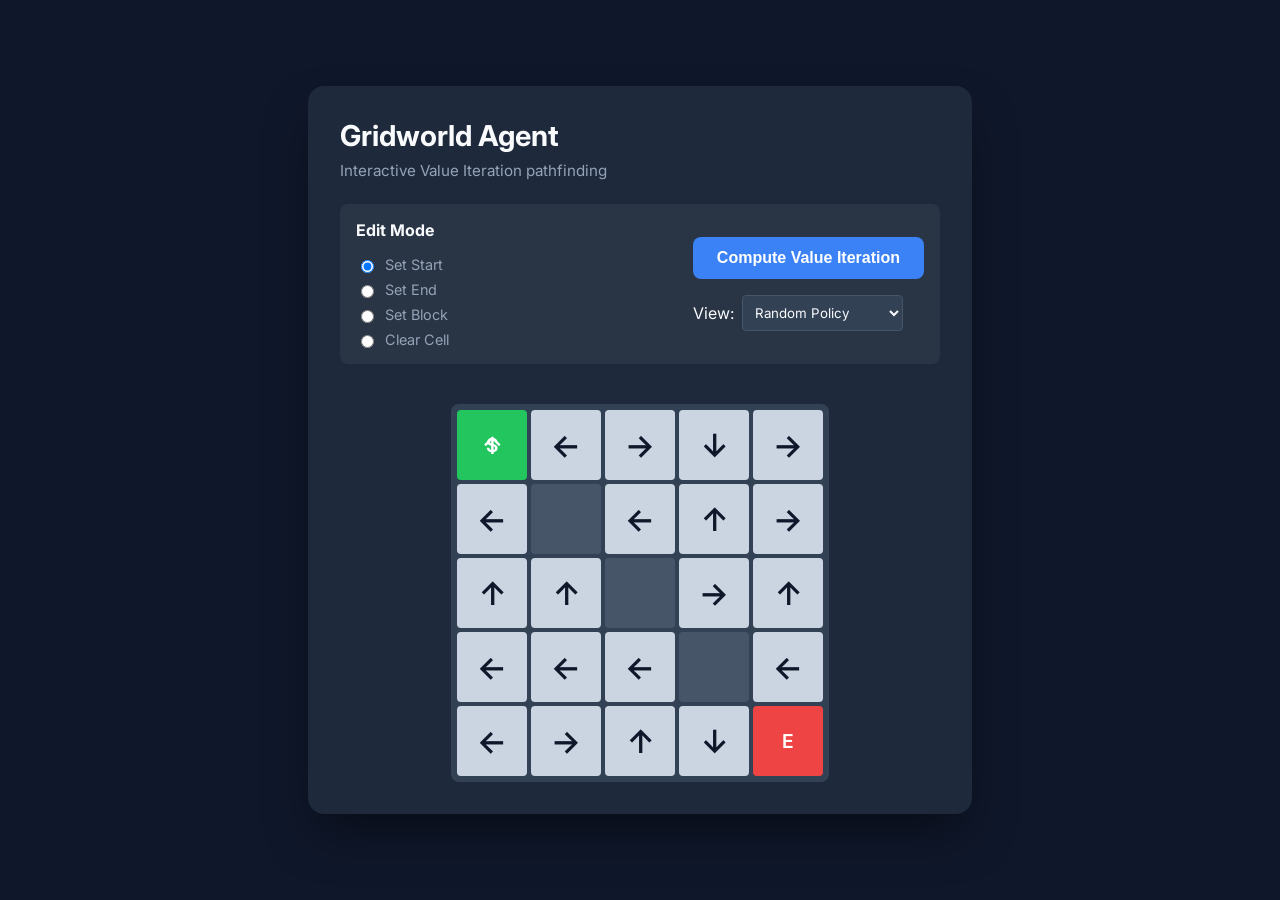
==== index.html @ dfa1f3fb "Convert into static site for GitHub pages" ====
<!DOCTYPE html>
<html lang="en">
<head>
    <meta charset="UTF-8">
    <meta name="viewport" content="width=device-width, initial-scale=1.0">
    <title>5x5 Gridworld - Value Iteration</title>
    <link rel="stylesheet" href="./style.css">
    <!-- Google Fonts for modern aesthetics -->
    <link href="https://fonts.googleapis.com/css2?family=Inter:wght@400;600&display=swap" rel="stylesheet">
</head>
<body>
    <div class="app-container">
        <header>
            <h1>Gridworld Agent</h1>
            <p>Interactive Value Iteration pathfinding</p>
        </header>
        
        <div class="controls-panel">
            <div class="mode-selector">
                <h3>Edit Mode</h3>
                <label><input type="radio" name="mode" value="start" checked> Set Start</label>
                <label><input type="radio" name="mode" value="end"> Set End</label>
                <label><input type="radio" name="mode" value="block"> Set Block</label>
                <label><input type="radio" name="mode" value="clear"> Clear Cell</label>
            </div>
            
            <div class="action-buttons">
                <button id="run-btn" class="primary-btn">Compute Value Iteration</button>
                <div class="view-selector">
                    <label for="view-mode">View:</label>
                    <select id="view-mode">
                        <option value="random">Random Policy</option>
                        <option value="values">Value Function V(s)</option>
                        <option value="optimal">Optimal Policy &pi;(s)</option>
                    </select>
                </div>
            </div>
        </div>

        <div class="grid-container">
            <div id="grid" class="grid-5x5">
                <!-- Grid cells generated by JS -->
            </div>
        </div>
    </div>
    
    <script src="./script.js"></script>
</body>
</html>
---- style.css ----
:root {
    --bg-color: #0f172a;
    --panel-bg: #1e293b;
    --text-color: #f8fafc;
    --text-muted: #94a3b8;
    --grid-bg: #334155;
    --cell-bg: #cbd5e1;
    --cell-border: #94a3b8;
    --start-bg: #22c55e;
    --end-bg: #ef4444;
    --block-bg: #475569;
    --hover-bg: #e2e8f0;
    --accent: #3b82f6;
    --accent-hover: #2563eb;
}

body {
    margin: 0;
    font-family: 'Inter', sans-serif;
    background-color: var(--bg-color);
    color: var(--text-color);
    display: flex;
    justify-content: center;
    align-items: center;
    min-height: 100vh;
}

.app-container {
    background-color: var(--panel-bg);
    padding: 2rem;
    border-radius: 1rem;
    box-shadow: 0 25px 50px -12px rgba(0, 0, 0, 0.5);
    display: flex;
    flex-direction: column;
    gap: 1.5rem;
    max-width: 600px;
    width: 100%;
}

header h1 {
    margin: 0 0 0.5rem 0;
    font-size: 1.8rem;
    color: var(--text-color);
}

header p {
    margin: 0;
    color: var(--text-muted);
    font-size: 0.95rem;
}

.controls-panel {
    display: flex;
    justify-content: space-between;
    align-items: stretch;
    background: rgba(255, 255, 255, 0.05);
    padding: 1rem;
    border-radius: 0.5rem;
    gap: 1rem;
    flex-wrap: wrap;
}

.mode-selector {
    display: flex;
    flex-direction: column;
    gap: 0.5rem;
}

.mode-selector h3 {
    margin: 0 0 0.5rem 0;
    font-size: 1rem;
    color: var(--text-color);
}

.mode-selector label {
    display: flex;
    align-items: center;
    gap: 0.5rem;
    cursor: pointer;
    font-size: 0.9rem;
    color: var(--text-muted);
    transition: color 0.2s;
}

.mode-selector label:hover {
    color: var(--text-color);
}

.action-buttons {
    display: flex;
    flex-direction: column;
    gap: 1rem;
    justify-content: center;
}

.primary-btn {
    background-color: var(--accent);
    color: white;
    border: none;
    padding: 0.75rem 1.5rem;
    border-radius: 0.5rem;
    font-weight: 600;
    cursor: pointer;
    transition: background-color 0.2s, transform 0.1s;
    font-size: 1rem;
}

.primary-btn:hover {
    background-color: var(--accent-hover);
}

.primary-btn:active {
    transform: scale(0.98);
}

.view-selector {
    display: flex;
    align-items: center;
    gap: 0.5rem;
}

.view-selector select {
    background-color: var(--grid-bg);
    color: var(--text-color);
    border: 1px solid var(--block-bg);
    padding: 0.5rem;
    border-radius: 0.25rem;
    font-family: inherit;
}

.grid-container {
    display: flex;
    justify-content: center;
    margin-top: 1rem;
}

.grid-5x5 {
    display: grid;
    grid-template-columns: repeat(5, 70px);
    grid-template-rows: repeat(5, 70px);
    gap: 4px;
    background-color: var(--grid-bg);
    padding: 6px;
    border-radius: 0.5rem;
}

.cell {
    background-color: var(--cell-bg);
    border-radius: 0.25rem;
    cursor: pointer;
    display: flex;
    justify-content: center;
    align-items: center;
    font-weight: 600;
    color: #1e293b;
    font-size: 1.5rem;
    position: relative;
    transition: background-color 0.2s, transform 0.1s;
}

.cell:hover {
    filter: brightness(0.9);
}

.cell.start {
    background-color: var(--start-bg);
    color: white;
}

.cell.end {
    background-color: var(--end-bg);
    color: white;
}

.cell.block {
    background-color: var(--block-bg);
    cursor: not-allowed;
}

.cell .overlay {
    position: absolute;
    inset: 0;
    display: flex;
    justify-content: center;
    align-items: center;
    pointer-events: none;
    font-size: 2rem;
    color: #0f172a;
}

.cell.start .overlay, .cell.end .overlay {
    display: flex; /* Need to override if we want to show arrows on start but maybe we dont */
}

/* Allow values to be displayed safely */
.cell .overlay.value-mode {
    font-size: 1rem; /* Smaller font for numbers */
}

/* Start and goal text overlays */
.cell.start {
    color: white;
    font-size: 1.2rem;
}

.cell.end {
    color: white;
    font-size: 1.2rem;
}
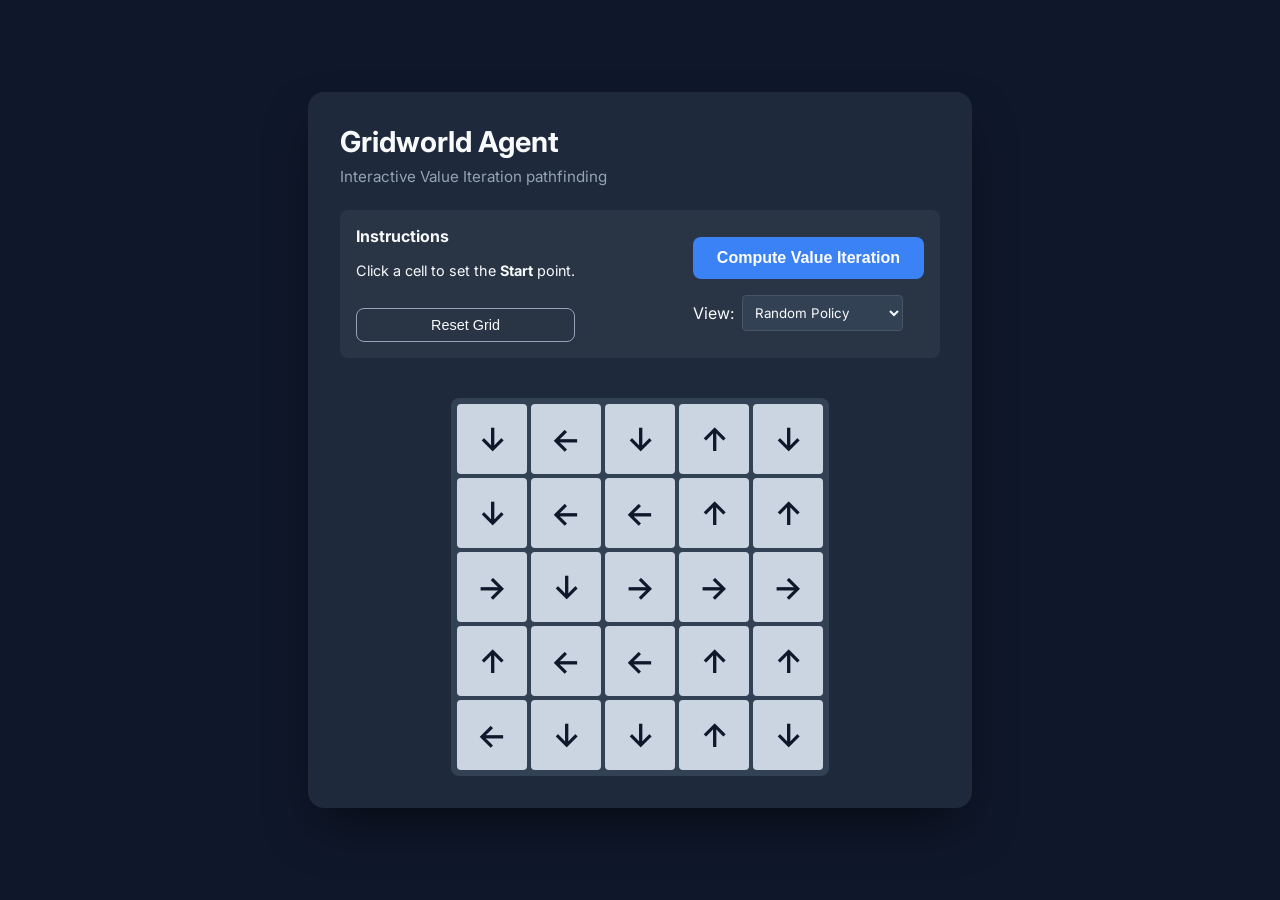
==== commit 76f7d664: "feat: sequential click UI and path highlighting" ====
--- a/index.html
+++ b/index.html
@@ -17,11 +17,11 @@
         
         <div class="controls-panel">
             <div class="mode-selector">
-                <h3>Edit Mode</h3>
-                <label><input type="radio" name="mode" value="start" checked> Set Start</label>
-                <label><input type="radio" name="mode" value="end"> Set End</label>
-                <label><input type="radio" name="mode" value="block"> Set Block</label>
-                <label><input type="radio" name="mode" value="clear"> Clear Cell</label>
+                <h3>Instructions</h3>
+                <p id="instruction-text" style="color: var(--text-color); font-size: 0.9rem; margin: 0; min-height: 2em;">
+                    Click a cell to set the <strong>Start</strong> point.
+                </p>
+                <button id="reset-btn" class="secondary-btn" style="margin-top: 10px;">Reset Grid</button>
             </div>
             
             <div class="action-buttons">
--- a/style.css
+++ b/style.css
@@ -12,6 +12,7 @@
     --hover-bg: #e2e8f0;
     --accent: #3b82f6;
     --accent-hover: #2563eb;
+    --path-bg: #4ade80; /* Lighter green for path */
 }
 
 body {
@@ -110,6 +111,25 @@
 }
 
 .primary-btn:active {
+    transform: scale(0.98);
+}
+
+.secondary-btn {
+    background-color: transparent;
+    color: var(--text-color);
+    border: 1px solid var(--cell-border);
+    padding: 0.5rem 1rem;
+    border-radius: 0.5rem;
+    cursor: pointer;
+    transition: all 0.2s;
+    font-size: 0.9rem;
+}
+
+.secondary-btn:hover {
+    background-color: rgba(255,255,255,0.1);
+}
+
+.secondary-btn:active {
     transform: scale(0.98);
 }
 
@@ -177,6 +197,10 @@
     cursor: not-allowed;
 }
 
+.cell.path {
+    background-color: var(--path-bg);
+}
+
 .cell .overlay {
     position: absolute;
     inset: 0;
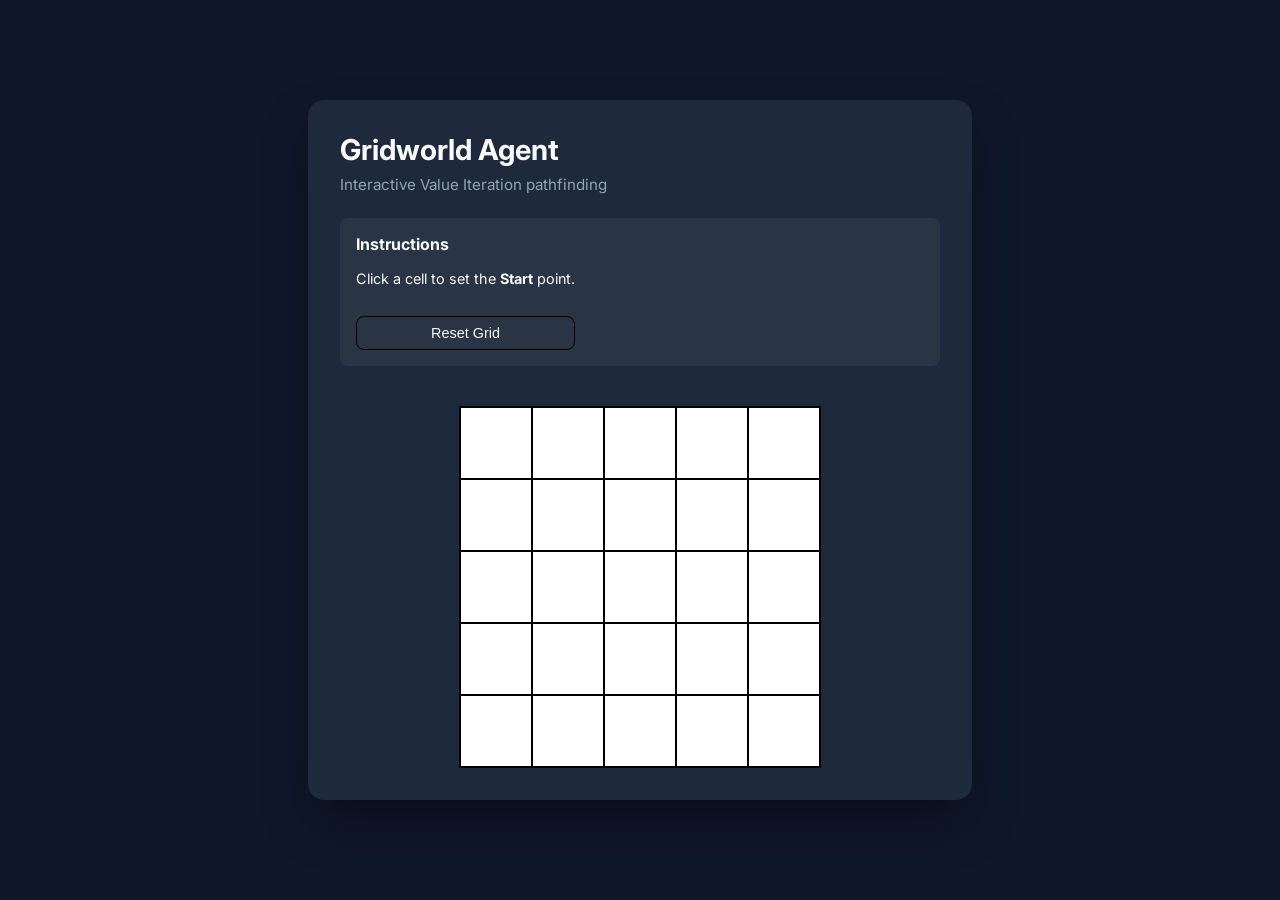
==== commit 72280918: "style: exactly match reference image UI and auto-compute" ====
--- a/index.html
+++ b/index.html
@@ -23,18 +23,6 @@
                 </p>
                 <button id="reset-btn" class="secondary-btn" style="margin-top: 10px;">Reset Grid</button>
             </div>
-            
-            <div class="action-buttons">
-                <button id="run-btn" class="primary-btn">Compute Value Iteration</button>
-                <div class="view-selector">
-                    <label for="view-mode">View:</label>
-                    <select id="view-mode">
-                        <option value="random">Random Policy</option>
-                        <option value="values">Value Function V(s)</option>
-                        <option value="optimal">Optimal Policy &pi;(s)</option>
-                    </select>
-                </div>
-            </div>
         </div>
 
         <div class="grid-container">
--- a/style.css
+++ b/style.css
@@ -3,16 +3,11 @@
     --panel-bg: #1e293b;
     --text-color: #f8fafc;
     --text-muted: #94a3b8;
-    --grid-bg: #334155;
-    --cell-bg: #cbd5e1;
-    --cell-border: #94a3b8;
-    --start-bg: #22c55e;
-    --end-bg: #ef4444;
-    --block-bg: #475569;
-    --hover-bg: #e2e8f0;
-    --accent: #3b82f6;
-    --accent-hover: #2563eb;
-    --path-bg: #4ade80; /* Lighter green for path */
+    --grid-bg: #000000;
+    --cell-bg: #ffffff;
+    --cell-border: #000000;
+    --path-bg: #81c784; /* Matching green */
+    --block-bg: #757575;
 }
 
 body {
@@ -87,32 +82,7 @@
     color: var(--text-color);
 }
 
-.action-buttons {
-    display: flex;
-    flex-direction: column;
-    gap: 1rem;
-    justify-content: center;
-}
 
-.primary-btn {
-    background-color: var(--accent);
-    color: white;
-    border: none;
-    padding: 0.75rem 1.5rem;
-    border-radius: 0.5rem;
-    font-weight: 600;
-    cursor: pointer;
-    transition: background-color 0.2s, transform 0.1s;
-    font-size: 1rem;
-}
-
-.primary-btn:hover {
-    background-color: var(--accent-hover);
-}
-
-.primary-btn:active {
-    transform: scale(0.98);
-}
 
 .secondary-btn {
     background-color: transparent;
@@ -158,38 +128,28 @@
     display: grid;
     grid-template-columns: repeat(5, 70px);
     grid-template-rows: repeat(5, 70px);
-    gap: 4px;
+    gap: 2px;
     background-color: var(--grid-bg);
-    padding: 6px;
-    border-radius: 0.5rem;
+    padding: 2px; /* Outer border */
 }
 
 .cell {
     background-color: var(--cell-bg);
-    border-radius: 0.25rem;
     cursor: pointer;
     display: flex;
     justify-content: center;
     align-items: center;
-    font-weight: 600;
-    color: #1e293b;
-    font-size: 1.5rem;
+    font-weight: bold;
+    color: #000000;
     position: relative;
-    transition: background-color 0.2s, transform 0.1s;
 }
 
 .cell:hover {
-    filter: brightness(0.9);
+    filter: brightness(0.95);
 }
 
-.cell.start {
-    background-color: var(--start-bg);
-    color: white;
-}
-
-.cell.end {
-    background-color: var(--end-bg);
-    color: white;
+.cell.path, .cell.start, .cell.end {
+    background-color: var(--path-bg);
 }
 
 .cell.block {
@@ -197,8 +157,13 @@
     cursor: not-allowed;
 }
 
-.cell.path {
-    background-color: var(--path-bg);
+.cell .cell-text {
+    position: absolute;
+    top: 4px;
+    left: 4px;
+    font-size: 0.65rem;
+    color: black;
+    font-weight: bold;
 }
 
 .cell .overlay {
@@ -208,26 +173,14 @@
     justify-content: center;
     align-items: center;
     pointer-events: none;
-    font-size: 2rem;
-    color: #0f172a;
+    font-size: 3rem; /* Giant arrows */
 }
 
-.cell.start .overlay, .cell.end .overlay {
-    display: flex; /* Need to override if we want to show arrows on start but maybe we dont */
+.overlay.path-arrow {
+    color: black;
+    font-weight: 900;
 }
 
-/* Allow values to be displayed safely */
-.cell .overlay.value-mode {
-    font-size: 1rem; /* Smaller font for numbers */
+.overlay.non-path-arrow {
+    color: #888888;
 }
-
-/* Start and goal text overlays */
-.cell.start {
-    color: white;
-    font-size: 1.2rem;
-}
-
-.cell.end {
-    color: white;
-    font-size: 1.2rem;
-}
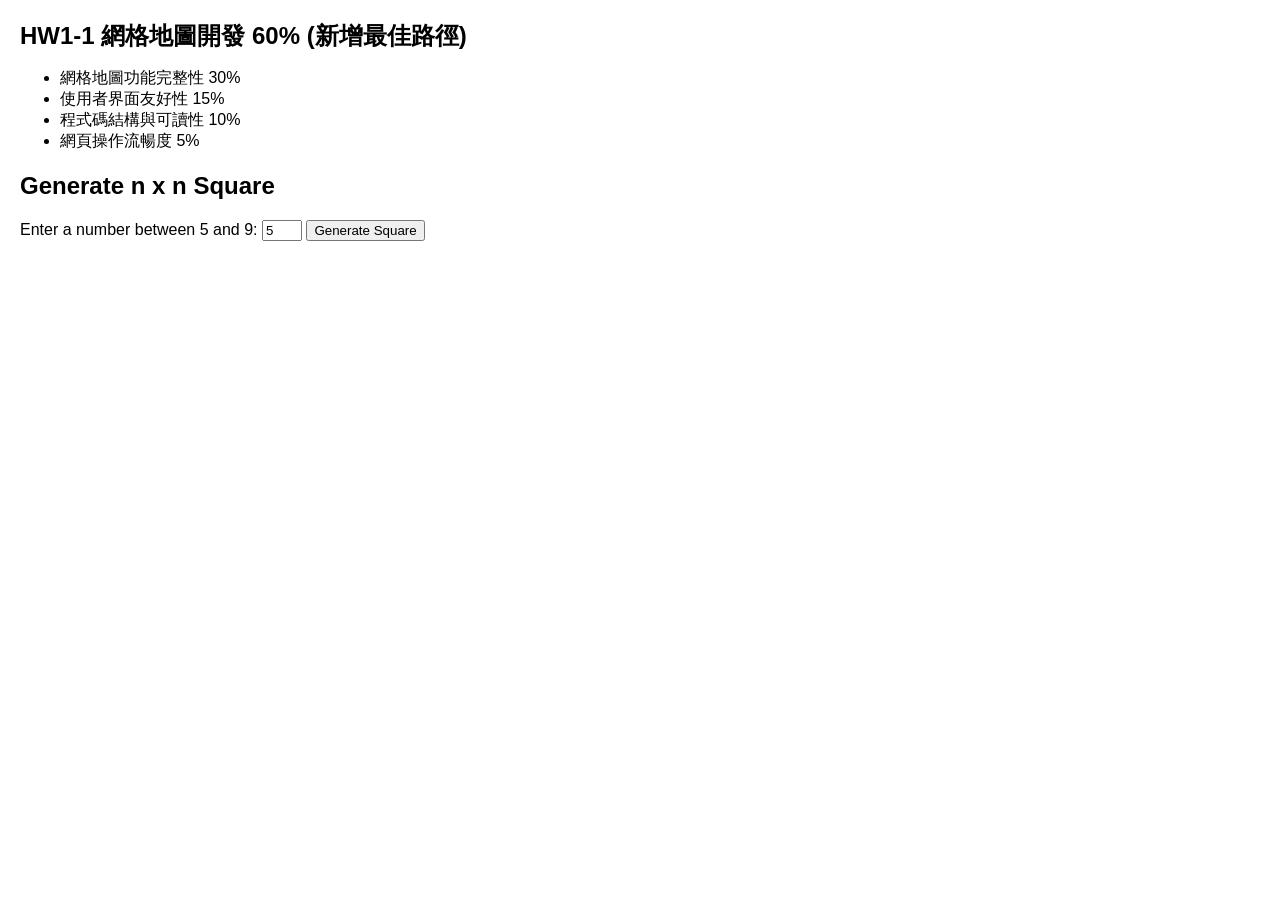
==== commit fe733323: "Add path visualization feature" ====
--- a/index.html
+++ b/index.html
@@ -1,37 +1,387 @@
 <!DOCTYPE html>
 <html lang="en">
+
 <head>
     <meta charset="UTF-8">
     <meta name="viewport" content="width=device-width, initial-scale=1.0">
-    <title>5x5 Gridworld - Value Iteration</title>
-    <link rel="stylesheet" href="./style.css">
-    <!-- Google Fonts for modern aesthetics -->
-    <link href="https://fonts.googleapis.com/css2?family=Inter:wght@400;600&display=swap" rel="stylesheet">
+    <title>HW1-1 網格地圖開發 - 最佳路徑顯示</title>
+    <style>
+        body {
+            font-family: Arial, sans-serif;
+            margin: 20px;
+        }
+
+        h1 {
+            font-size: 24px;
+        }
+
+        .form-container {
+            margin-bottom: 20px;
+        }
+
+        .grid-container {
+            margin-top: 20px;
+        }
+
+        table {
+            border-collapse: collapse;
+        }
+
+        td {
+            width: 40px;
+            height: 40px;
+            border: 1px solid black;
+            text-align: center;
+            vertical-align: middle;
+            cursor: pointer;
+            font-size: 14px;
+        }
+
+        .default {
+            background-color: transparent;
+        }
+
+        .start {
+            background-color: #28a745;
+            /* Green */
+            color: black;
+        }
+
+        .end {
+            background-color: #dc3545;
+            /* Red */
+            color: black;
+        }
+
+        .obstacle {
+            background-color: #6c757d;
+            /* Gray */
+            color: black;
+        }
+        
+        .path {
+            background-color: #85e085;
+            /* Light Green for Path */
+        }
+
+        .instructions {
+            margin-bottom: 20px;
+        }
+
+        .matrices-container {
+            display: flex;
+            gap: 40px;
+            justify-content: flex-start;
+        }
+
+        .matrix-wrapper {
+            display: flex;
+            flex-direction: column;
+            align-items: center;
+        }
+
+        .matrix-wrapper h4 {
+            margin-bottom: 10px;
+        }
+
+        .controls {
+            margin-top: 20px;
+            margin-bottom: 20px;
+            display: flex;
+            gap: 15px;
+            align-items: center;
+        }
+
+        .controls input {
+            width: 60px;
+        }
+    </style>
 </head>
+
 <body>
-    <div class="app-container">
-        <header>
-            <h1>Gridworld Agent</h1>
-            <p>Interactive Value Iteration pathfinding</p>
-        </header>
-        
-        <div class="controls-panel">
-            <div class="mode-selector">
-                <h3>Instructions</h3>
-                <p id="instruction-text" style="color: var(--text-color); font-size: 0.9rem; margin: 0; min-height: 2em;">
-                    Click a cell to set the <strong>Start</strong> point.
-                </p>
-                <button id="reset-btn" class="secondary-btn" style="margin-top: 10px;">Reset Grid</button>
+
+    <h1>HW1-1 網格地圖開發 60% (新增最佳路徑)</h1>
+    <ul>
+        <li>網格地圖功能完整性 30%</li>
+        <li>使用者界面友好性 15%</li>
+        <li>程式碼結構與可讀性 10%</li>
+        <li>網頁操作流暢度 5%</li>
+    </ul>
+
+    <h2>Generate n x n Square</h2>
+
+    <div class="form-container">
+        <label for="gridSize">Enter a number between 5 and 9:</label>
+        <input type="number" id="gridSize" min="5" max="9" value="5">
+        <button onclick="generateGrid()">Generate Square</button>
+    </div>
+
+    <div id="gridWrapper" style="display: none;">
+        <h3 id="gridTitle"></h3>
+        <p class="instructions">1. Click on a cell to set up the start grid as green or the end grid as red.<br>
+            2. After setting up, you can run Value Iteration to find the optimal policy and draw the path.</p>
+
+        <div class="controls">
+            <button onclick="runValueIteration()"
+                style="background-color: #007bff; color: white; border: none; padding: 5px 10px; cursor: pointer;">Run
+                Value Iteration</button>
+        </div>
+
+        <div class="matrices-container">
+            <div class="matrix-wrapper">
+                <h4>Value Matrix</h4>
+                <div class="grid-container" id="valueMatrixContainer"></div>
             </div>
-        </div>
-
-        <div class="grid-container">
-            <div id="grid" class="grid-5x5">
-                <!-- Grid cells generated by JS -->
+            <div class="matrix-wrapper">
+                <h4>Policy Matrix</h4>
+                <div class="grid-container" id="policyMatrixContainer"></div>
             </div>
         </div>
     </div>
-    
-    <script src="./script.js"></script>
+
+    <script>
+        let currentSize = 0;
+        let startSet = false;
+        let endSet = false;
+        let hasEvaluated = false;
+
+        // states are 0 to size*size - 1
+        let gridStates = []; // each element: { type: 'default'|'start'|'end'|'obstacle', value: 0, policy: '', isPath: false }
+
+        function generateGrid() {
+            const sizeInput = document.getElementById('gridSize');
+            let size = parseInt(sizeInput.value);
+
+            if (isNaN(size) || size < 5 || size > 9) {
+                alert("Please enter a number between 5 and 9.");
+                return;
+            }
+
+            currentSize = size;
+            startSet = false;
+            endSet = false;
+            hasEvaluated = false;
+            gridStates = [];
+
+            for (let i = 0; i < size * size; i++) {
+                gridStates.push({ type: 'default', value: 0, policy: '', isPath: false });
+            }
+
+            const gridTitle = document.getElementById('gridTitle');
+            gridTitle.innerText = `${size} x ${size} Square:`;
+
+            const wrapper = document.getElementById('gridWrapper');
+            wrapper.style.display = 'block';
+
+            renderGrids();
+        }
+
+        function renderGrids() {
+            const valueContainer = document.getElementById('valueMatrixContainer');
+            const policyContainer = document.getElementById('policyMatrixContainer');
+            valueContainer.innerHTML = '';
+            policyContainer.innerHTML = '';
+
+            valueContainer.appendChild(createTable('value'));
+            policyContainer.appendChild(createTable('policy'));
+        }
+
+        function createTable(matrixType) {
+            const table = document.createElement('table');
+            let counter = 0;
+
+            for (let i = 0; i < currentSize; i++) {
+                const tr = document.createElement('tr');
+                for (let j = 0; j < currentSize; j++) {
+                    const td = document.createElement('td');
+                    const stateIndex = counter++;
+                    const state = gridStates[stateIndex];
+
+                    td.className = state.type;
+                    
+                    if (matrixType === 'policy' && state.isPath && state.type === 'default') {
+                        td.classList.add('path');
+                    }
+
+                    // Display text based on matrix type
+                    if (matrixType === 'value') {
+                        if (state.type === 'obstacle') {
+                            td.innerText = '';
+                        } else if (hasEvaluated) {
+                            td.innerText = state.type === 'end' ? '0.00' : state.value.toFixed(2);
+                        } else {
+                            td.innerText = stateIndex + 1;
+                        }
+                    } else if (matrixType === 'policy') {
+                        if (state.type === 'obstacle' || state.type === 'end') {
+                            td.innerText = '';
+                        } else if (hasEvaluated) {
+                            td.innerText = state.policy;
+                        } else {
+                            td.innerText = stateIndex + 1;
+                        }
+                    }
+
+                    td.onclick = function () {
+                        handleCellClick(stateIndex);
+                    };
+                    tr.appendChild(td);
+                }
+                table.appendChild(tr);
+            }
+            return table;
+        }
+
+        function handleCellClick(stateIndex) {
+            const state = gridStates[stateIndex];
+
+            if (state.type !== 'default') {
+                return;
+            }
+
+            if (!startSet) {
+                state.type = 'start';
+                startSet = true;
+            } else if (!endSet) {
+                state.type = 'end';
+                endSet = true;
+            } else {
+                const maxObstacles = currentSize - 2;
+                const currentObstacles = gridStates.filter(s => s.type === 'obstacle').length;
+
+                if (currentObstacles < maxObstacles) {
+                    state.type = 'obstacle';
+                }
+            }
+            renderGrids();
+        }
+
+        function runValueIteration() {
+            if (!endSet) {
+                alert("Please set the End (red) cell first!");
+                return;
+            }
+
+            hasEvaluated = true;
+            const gamma = 0.9; // Fixed discount factor
+            const stepReward = -1; // Fixed step penalty
+            const goalReward = 10; // Fixed goal reward
+
+            const actionVectors = [
+                { n: '↑', r: -1, c: 0 },
+                { n: '↓', r: 1, c: 0 },
+                { n: '←', r: 0, c: -1 },
+                { n: '→', r: 0, c: 1 }
+            ];
+
+            // 1. Initialize Values to 0
+            for (let i = 0; i < gridStates.length; i++) {
+                gridStates[i].value = 0;
+                gridStates[i].isPath = false;
+            }
+
+            // 2. Value Iteration (Bellman Optimality Equation)
+            let delta = 1;
+            const theta = 0.0001;
+            let iterations = 0;
+            const maxIterations = 1000;
+
+            while (delta >= theta && iterations < maxIterations) {
+                delta = 0;
+                const newValues = [];
+                const newPolicies = [];
+
+                for (let i = 0; i < gridStates.length; i++) {
+                    const s = gridStates[i];
+                    if (s.type === 'end' || s.type === 'obstacle') {
+                        newValues[i] = 0; // End is absorbing (0), obstacle is unreachable (0)
+                        newPolicies[i] = '';
+                        continue;
+                    }
+
+                    const r = Math.floor(i / currentSize);
+                    const c = i % currentSize;
+
+                    let maxExpectedReturn = -Infinity;
+                    let bestAction = '↑';
+
+                    // Evaluate all 4 actions
+                    for (let v = 0; v < actionVectors.length; v++) {
+                        const vec = actionVectors[v];
+                        const nextR = r + vec.r;
+                        const nextC = c + vec.c;
+
+                        let nextStateIndex = i;
+                        let reward = stepReward;
+
+                        if (nextR >= 0 && nextR < currentSize && nextC >= 0 && nextC < currentSize) {
+                            nextStateIndex = nextR * currentSize + nextC;
+                            const nextType = gridStates[nextStateIndex].type;
+                            if (nextType === 'obstacle') {
+                                nextStateIndex = i; // Hit obstacle => bounces back
+                            } else if (nextType === 'end') {
+                                reward = goalReward; // Goal reached
+                            }
+                        }
+
+                        const expectedReturn = reward + gamma * gridStates[nextStateIndex].value;
+
+                        if (expectedReturn > maxExpectedReturn) {
+                            maxExpectedReturn = expectedReturn;
+                            bestAction = vec.n;
+                        } else if (Math.abs(expectedReturn - maxExpectedReturn) < 1e-9) {
+                            // If tied, let's keep first found to be deterministic
+                        }
+                    }
+
+                    newValues[i] = maxExpectedReturn;
+                    newPolicies[i] = bestAction;
+
+                    delta = Math.max(delta, Math.abs(maxExpectedReturn - s.value));
+                }
+
+                for (let i = 0; i < gridStates.length; i++) {
+                    gridStates[i].value = newValues[i];
+                    gridStates[i].policy = newPolicies[i];
+                }
+                iterations++;
+            }
+            
+            // 3. Calculate Optimal Path
+            let startIndex = gridStates.findIndex(s => s.type === 'start');
+            if (startIndex !== -1 && endSet) {
+                let curr = startIndex;
+                let maxPathSteps = currentSize * currentSize;
+                let pathSteps = 0;
+                
+                while(curr >= 0 && curr < gridStates.length && gridStates[curr].type !== 'end' && pathSteps < maxPathSteps) {
+                    gridStates[curr].isPath = true;
+                    let p = gridStates[curr].policy;
+                    let r = Math.floor(curr / currentSize);
+                    let c = curr % currentSize;
+                    
+                    if (p === '↑') r--;
+                    else if (p === '↓') r++;
+                    else if (p === '←') c--;
+                    else if (p === '→') c++;
+                    else break;
+                    
+                    if (r < 0 || r >= currentSize || c < 0 || c >= currentSize) break;
+                    let next = r * currentSize + c;
+                    
+                    if (gridStates[next].type === 'obstacle') break;
+                    
+                    curr = next;
+                    pathSteps++;
+                }
+                if (curr >= 0 && curr < gridStates.length && gridStates[curr].type === 'end') {
+                    gridStates[curr].isPath = true;
+                }
+            }
+
+            renderGrids();
+        }
+    </script>
 </body>
+
 </html>
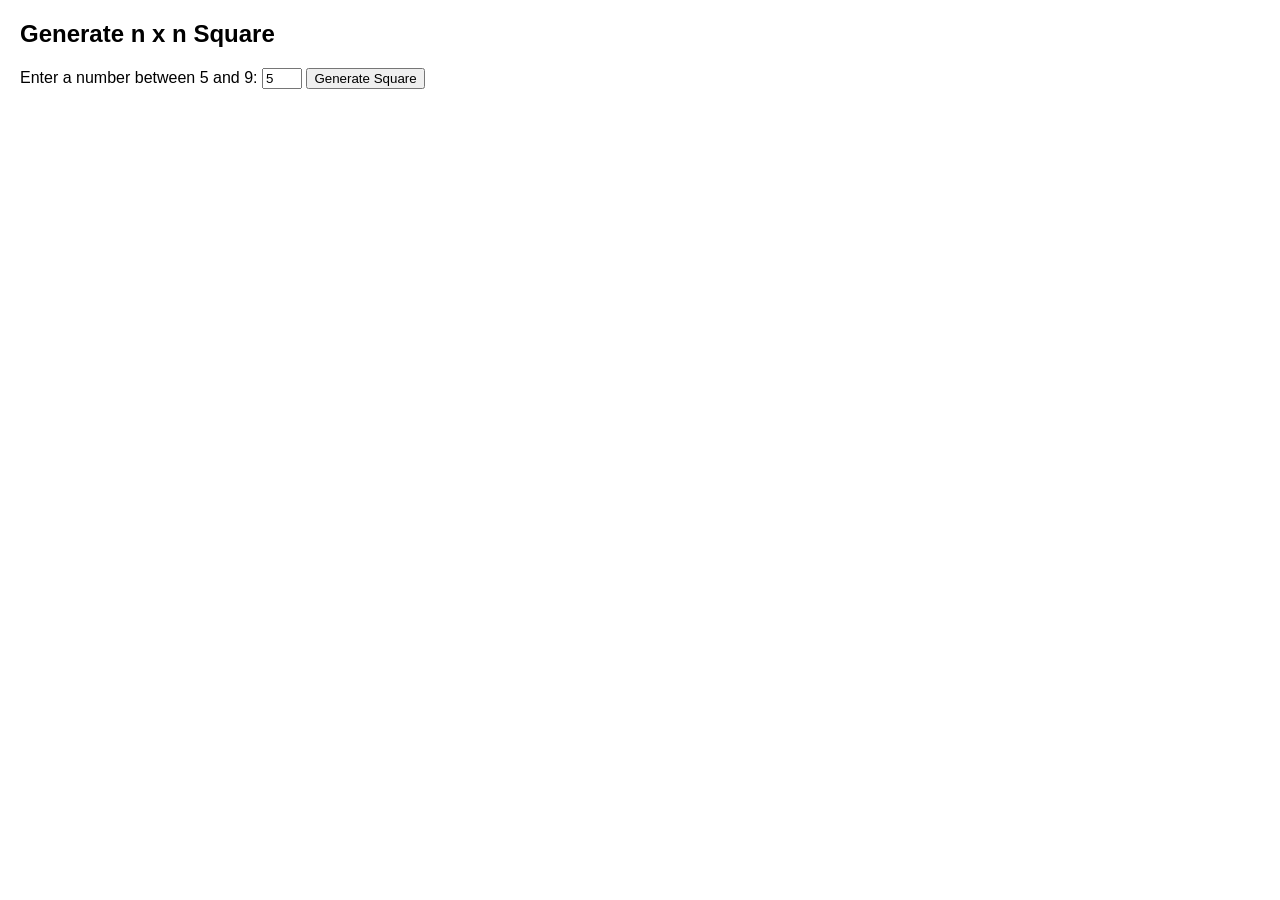
==== commit 8127615c: "Remove grading criteria score description text" ====
--- a/index.html
+++ b/index.html
@@ -68,10 +68,19 @@
             margin-bottom: 20px;
         }
 
+        .optimal-path-table {
+            border: 2px solid black;
+        }
+
+        .optimal-path-table td {
+            font-size: 20px;
+        }
+
         .matrices-container {
             display: flex;
             gap: 40px;
             justify-content: flex-start;
+            flex-wrap: wrap;
         }
 
         .matrix-wrapper {
@@ -100,13 +109,7 @@
 
 <body>
 
-    <h1>HW1-1 網格地圖開發 60% (新增最佳路徑)</h1>
-    <ul>
-        <li>網格地圖功能完整性 30%</li>
-        <li>使用者界面友好性 15%</li>
-        <li>程式碼結構與可讀性 10%</li>
-        <li>網頁操作流暢度 5%</li>
-    </ul>
+
 
     <h2>Generate n x n Square</h2>
 
@@ -119,7 +122,8 @@
     <div id="gridWrapper" style="display: none;">
         <h3 id="gridTitle"></h3>
         <p class="instructions">1. Click on a cell to set up the start grid as green or the end grid as red.<br>
-            2. After setting up, you can run Value Iteration to find the optimal policy and draw the path.</p>
+            2. You can set up to <strong>n - 2</strong> obstacles by clicking on empty cells.<br>
+            3. After setting up, run Value Iteration to find the optimal policy and draw the path.</p>
 
         <div class="controls">
             <button onclick="runValueIteration()"
@@ -136,6 +140,10 @@
                 <h4>Policy Matrix</h4>
                 <div class="grid-container" id="policyMatrixContainer"></div>
             </div>
+            <div class="matrix-wrapper" id="optimalPathWrapper" style="display: none;">
+                <h4>Optimal Path</h4>
+                <div class="grid-container" id="optimalPathMatrixContainer"></div>
+            </div>
         </div>
     </div>
 
@@ -179,11 +187,21 @@
         function renderGrids() {
             const valueContainer = document.getElementById('valueMatrixContainer');
             const policyContainer = document.getElementById('policyMatrixContainer');
+            const optimalPathContainer = document.getElementById('optimalPathMatrixContainer');
+            
             valueContainer.innerHTML = '';
             policyContainer.innerHTML = '';
+            if(optimalPathContainer) optimalPathContainer.innerHTML = '';
 
             valueContainer.appendChild(createTable('value'));
             policyContainer.appendChild(createTable('policy'));
+            
+            if (hasEvaluated && optimalPathContainer) {
+                document.getElementById('optimalPathWrapper').style.display = 'flex';
+                optimalPathContainer.appendChild(createTable('optimalPath'));
+            } else if (optimalPathContainer) {
+                document.getElementById('optimalPathWrapper').style.display = 'none';
+            }
         }
 
         function createTable(matrixType) {
@@ -197,33 +215,66 @@
                     const stateIndex = counter++;
                     const state = gridStates[stateIndex];
 
-                    td.className = state.type;
-                    
-                    if (matrixType === 'policy' && state.isPath && state.type === 'default') {
-                        td.classList.add('path');
-                    }
-
-                    // Display text based on matrix type
-                    if (matrixType === 'value') {
+                    if (matrixType === 'optimalPath') {
+                        table.classList.add('optimal-path-table');
+                        td.style.border = '1px solid #ccc';
+                        
                         if (state.type === 'obstacle') {
+                            td.className = 'obstacle';
                             td.innerText = '';
-                        } else if (hasEvaluated) {
-                            td.innerText = state.type === 'end' ? '0.00' : state.value.toFixed(2);
+                        } else if (state.type === 'start') {
+                            td.innerHTML = `<div style="font-size:9px; margin-top:-2px;">START</div><div style="margin-top:-2px; font-size:18px;">${hasEvaluated ? state.policy : ''}</div>`;
+                            td.style.backgroundColor = '#85e085';
+                            td.style.color = '#000';
+                            td.style.border = '1px solid #555';
+                        } else if (state.type === 'end') {
+                            td.innerHTML = `<div style="font-size:10px;">END</div>`;
+                            td.style.backgroundColor = '#85e085';
+                            td.style.color = '#000';
+                            td.style.border = '1px solid #555';
+                        } else if (state.isPath) {
+                            td.innerText = state.policy || '';
+                            td.style.backgroundColor = '#85e085';
+                            td.style.color = '#000';
+                            td.style.fontWeight = 'bold';
+                            td.style.fontSize = '24px';
+                            td.style.border = '1px solid #555';
                         } else {
-                            td.innerText = stateIndex + 1;
+                            td.innerText = state.policy || '';
+                            if (hasEvaluated) {
+                                td.style.color = '#aaa';
+                                td.style.fontSize = '24px';
+                            } else {
+                                td.innerText = stateIndex + 1;
+                            }
+                            td.className = 'default';
                         }
-                    } else if (matrixType === 'policy') {
-                        if (state.type === 'obstacle' || state.type === 'end') {
-                            td.innerText = '';
-                        } else if (hasEvaluated) {
-                            td.innerText = state.policy;
-                        } else {
-                            td.innerText = stateIndex + 1;
+                    } else {
+                        td.className = state.type;
+
+                        if (matrixType === 'value') {
+                            if (state.type === 'obstacle') {
+                                td.innerText = '';
+                            } else if (hasEvaluated) {
+                                td.innerText = state.type === 'end' ? '0.00' : state.value.toFixed(2);
+                            } else {
+                                td.innerText = stateIndex + 1;
+                            }
+                        } else if (matrixType === 'policy') {
+                            if (state.type === 'obstacle' || state.type === 'end') {
+                                td.innerText = '';
+                            } else if (hasEvaluated) {
+                                td.innerText = state.policy;
+                            } else {
+                                td.innerText = stateIndex + 1;
+                            }
                         }
                     }
 
                     td.onclick = function () {
-                        handleCellClick(stateIndex);
+                        if (matrixType !== 'optimalPath') {
+                            handleCellClick(stateIndex);
+                        }
                     };
                     tr.appendChild(td);
                 }
